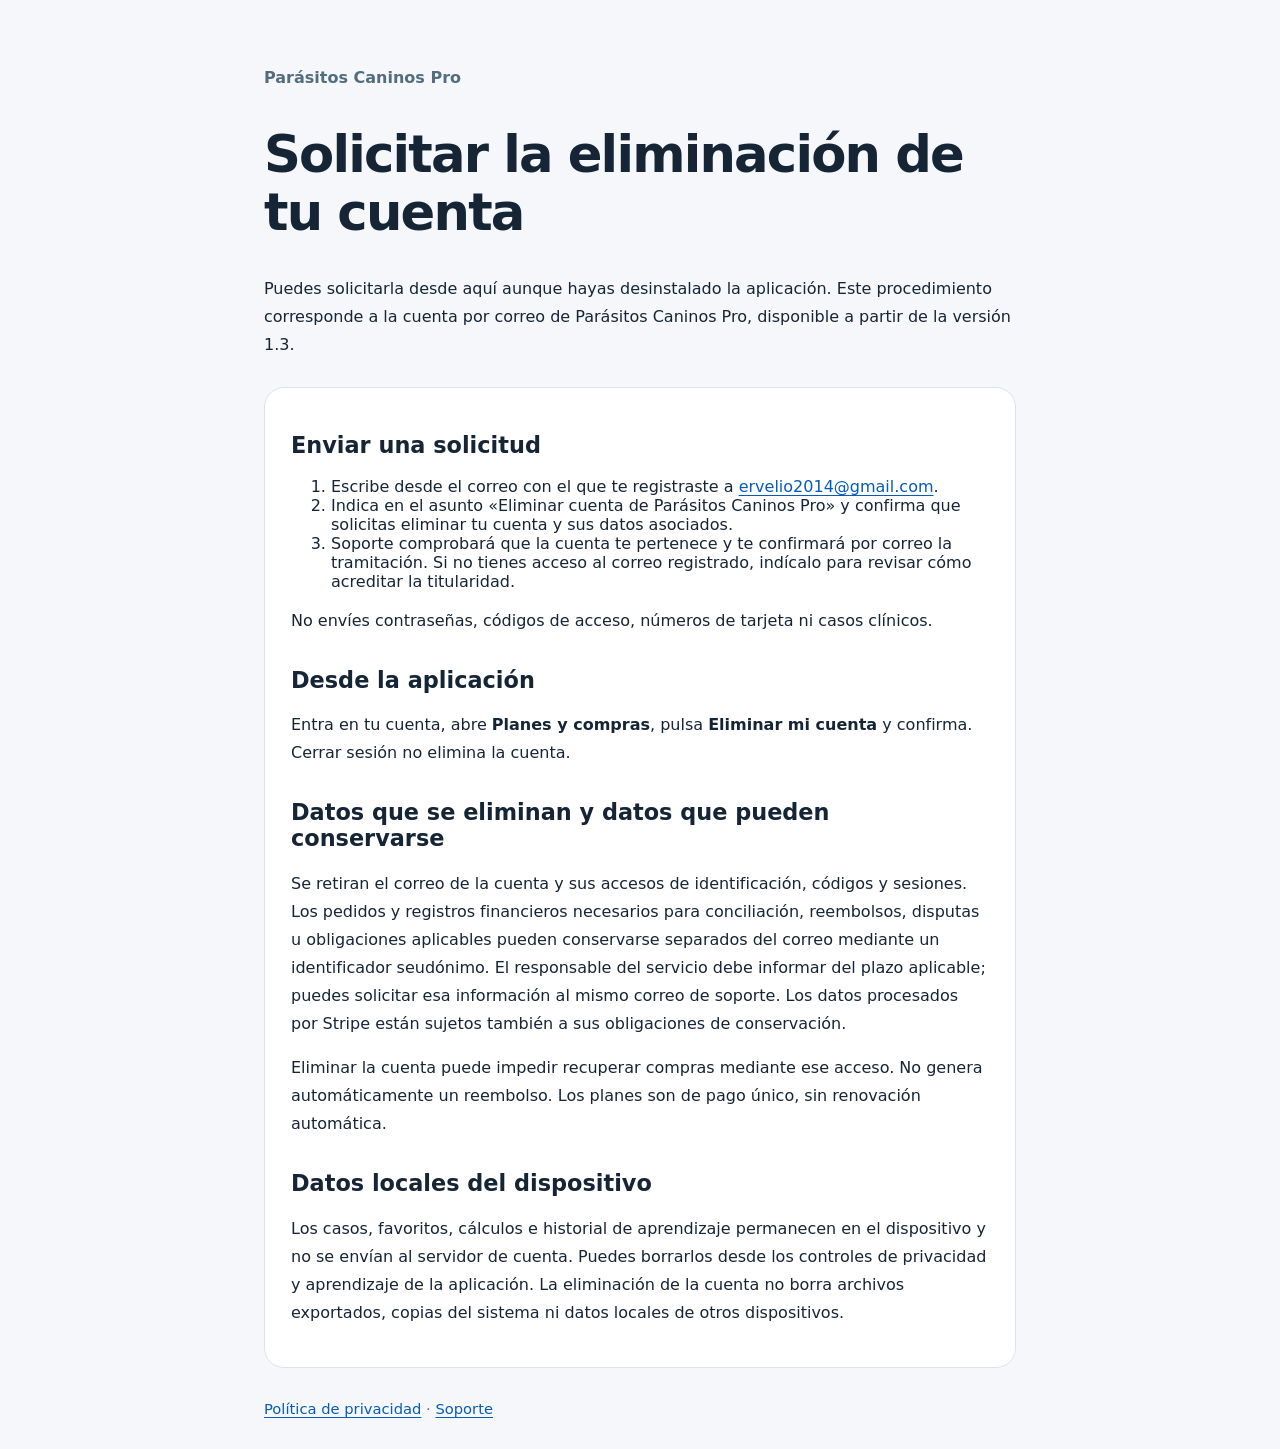
==== eliminar-cuenta.html @ f5573a91 "Añadir solicitud web de eliminación de cuenta de Parásitos Caninos Pro" ====
<!doctype html>
<html lang="es">
<head><meta charset="utf-8"><meta name="viewport" content="width=device-width,initial-scale=1"><title>Eliminar cuenta · Parásitos Caninos Pro</title><link rel="stylesheet" href="style.css"></head>
<body><main>
<p class="eyebrow">Parásitos Caninos Pro</p>
<h1>Solicitar la eliminación de tu cuenta</h1>
<p>Puedes solicitarla desde aquí aunque hayas desinstalado la aplicación. Este procedimiento corresponde a la cuenta por correo de Parásitos Caninos Pro, disponible a partir de la versión 1.3.</p>
<section>
<h2>Enviar una solicitud</h2>
<ol><li>Escribe desde el correo con el que te registraste a <a href="mailto:ervelio2014@gmail.com?subject=Eliminar%20cuenta%20de%20Par%C3%A1sitos%20Caninos%20Pro">ervelio2014@gmail.com</a>.</li><li>Indica en el asunto «Eliminar cuenta de Parásitos Caninos Pro» y confirma que solicitas eliminar tu cuenta y sus datos asociados.</li><li>Soporte comprobará que la cuenta te pertenece y te confirmará por correo la tramitación. Si no tienes acceso al correo registrado, indícalo para revisar cómo acreditar la titularidad.</li></ol>
<p>No envíes contraseñas, códigos de acceso, números de tarjeta ni casos clínicos.</p>
<h2>Desde la aplicación</h2>
<p>Entra en tu cuenta, abre <strong>Planes y compras</strong>, pulsa <strong>Eliminar mi cuenta</strong> y confirma. Cerrar sesión no elimina la cuenta.</p>
<h2>Datos que se eliminan y datos que pueden conservarse</h2>
<p>Se retiran el correo de la cuenta y sus accesos de identificación, códigos y sesiones. Los pedidos y registros financieros necesarios para conciliación, reembolsos, disputas u obligaciones aplicables pueden conservarse separados del correo mediante un identificador seudónimo. El responsable del servicio debe informar del plazo aplicable; puedes solicitar esa información al mismo correo de soporte. Los datos procesados por Stripe están sujetos también a sus obligaciones de conservación.</p>
<p>Eliminar la cuenta puede impedir recuperar compras mediante ese acceso. No genera automáticamente un reembolso. Los planes son de pago único, sin renovación automática.</p>
<h2>Datos locales del dispositivo</h2>
<p>Los casos, favoritos, cálculos e historial de aprendizaje permanecen en el dispositivo y no se envían al servidor de cuenta. Puedes borrarlos desde los controles de privacidad y aprendizaje de la aplicación. La eliminación de la cuenta no borra archivos exportados, copias del sistema ni datos locales de otros dispositivos.</p>
</section>
<footer><a href="privacidad.html">Política de privacidad</a> · <a href="index.html">Soporte</a></footer>
</main></body></html>
---- style.css ----
:root{color-scheme:light dark;font-family:system-ui,-apple-system,BlinkMacSystemFont,"Segoe UI",sans-serif;background:#f5f7fa;color:#162536}*{box-sizing:border-box}body{margin:0}main{max-width:800px;margin:auto;padding:48px 24px 32px}h1{font-size:clamp(2rem,6vw,3.2rem);line-height:1.12;letter-spacing:-.035em;max-width:700px}p{line-height:1.75}h2{font-size:1.4rem;margin-top:2rem}h3{font-size:1.05rem;margin-top:1.6rem}a{color:#075bb8;text-underline-offset:3px;overflow-wrap:anywhere}a:focus-visible{outline:3px solid #1681db;outline-offset:4px}.eyebrow{font-weight:700;color:#526c80}section{margin-top:28px;padding:12px 26px 24px;background:#fff;border:1px solid #dce3eb;border-radius:20px}footer{margin-top:32px;color:#526c80;font-size:.92rem}@media(prefers-color-scheme:dark){:root{background:#111923;color:#e8eff7}section{background:#182431;border-color:#304152}a{color:#87c9ff}.eyebrow,footer{color:#b4c5d6}}@media(max-width:480px){main{padding:28px 18px}section{padding:6px 18px 20px}}
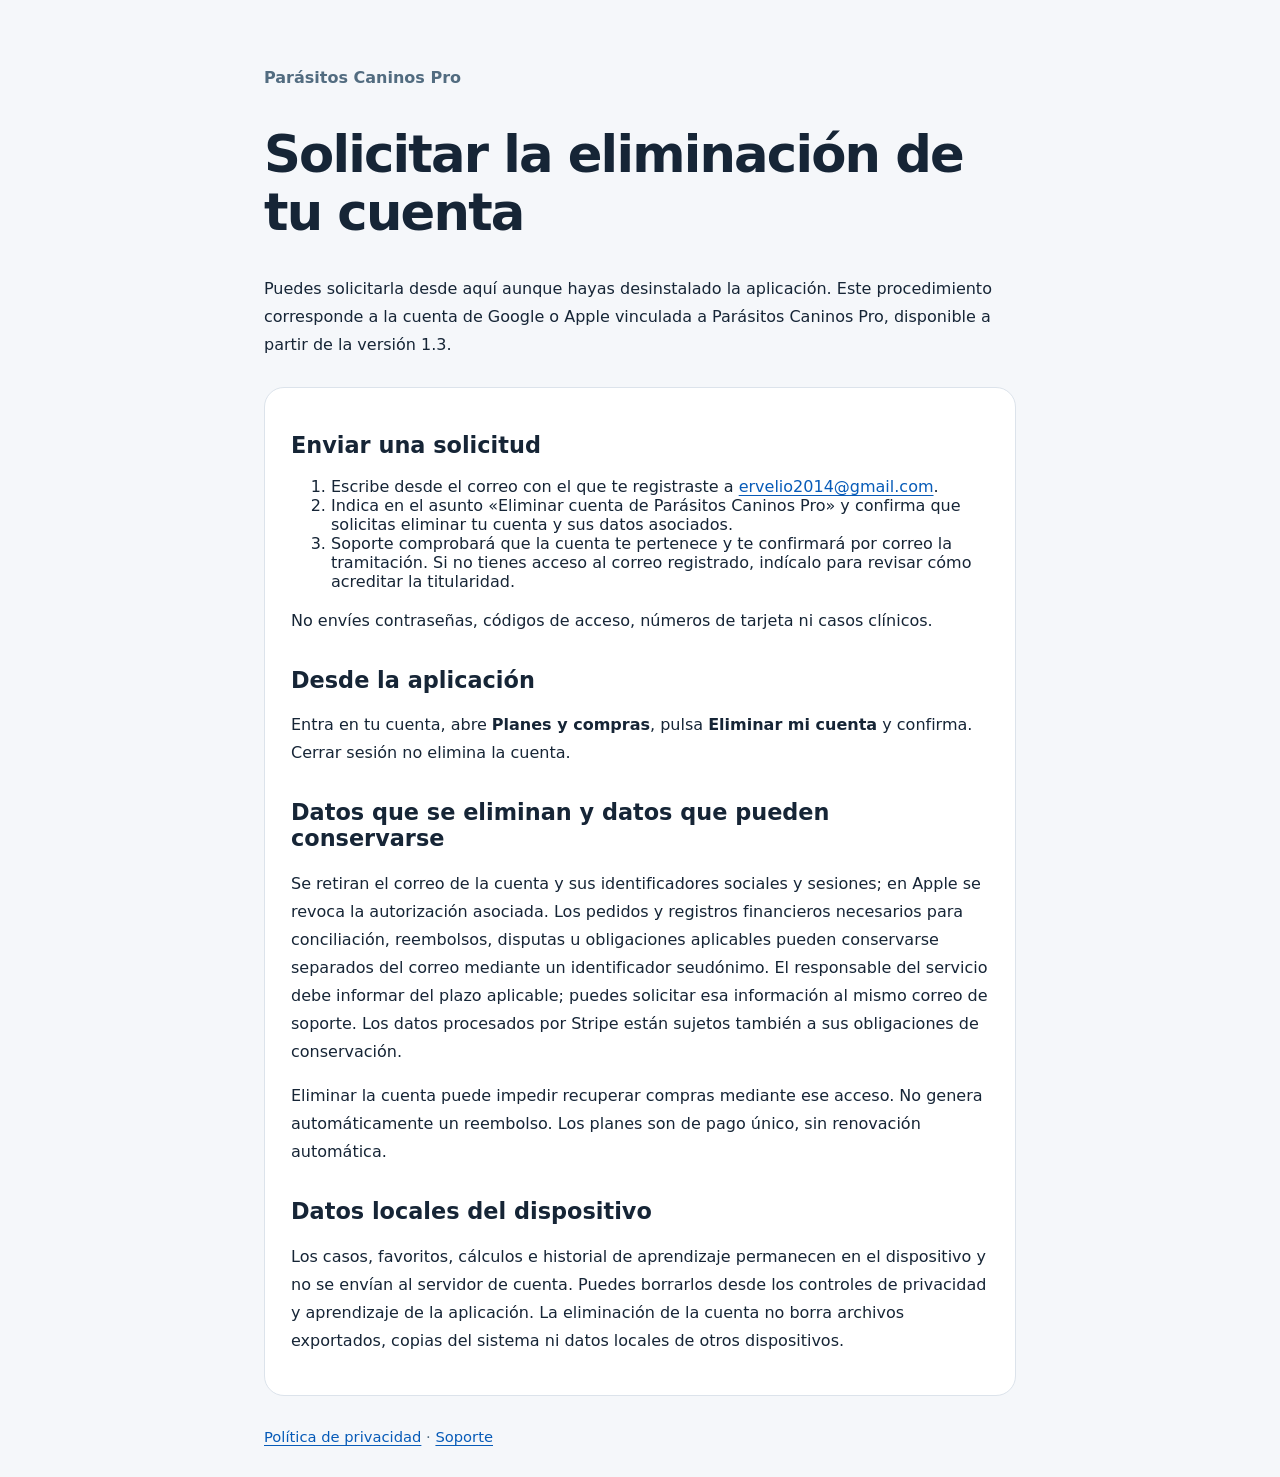
==== commit bba047a5: "Actualizar identidad Google/Apple y eliminación de cuenta" ====
--- a/eliminar-cuenta.html
+++ b/eliminar-cuenta.html
@@ -4,7 +4,7 @@
 <body><main>
 <p class="eyebrow">Parásitos Caninos Pro</p>
 <h1>Solicitar la eliminación de tu cuenta</h1>
-<p>Puedes solicitarla desde aquí aunque hayas desinstalado la aplicación. Este procedimiento corresponde a la cuenta por correo de Parásitos Caninos Pro, disponible a partir de la versión 1.3.</p>
+<p>Puedes solicitarla desde aquí aunque hayas desinstalado la aplicación. Este procedimiento corresponde a la cuenta de Google o Apple vinculada a Parásitos Caninos Pro, disponible a partir de la versión 1.3.</p>
 <section>
 <h2>Enviar una solicitud</h2>
 <ol><li>Escribe desde el correo con el que te registraste a <a href="mailto:ervelio2014@gmail.com?subject=Eliminar%20cuenta%20de%20Par%C3%A1sitos%20Caninos%20Pro">ervelio2014@gmail.com</a>.</li><li>Indica en el asunto «Eliminar cuenta de Parásitos Caninos Pro» y confirma que solicitas eliminar tu cuenta y sus datos asociados.</li><li>Soporte comprobará que la cuenta te pertenece y te confirmará por correo la tramitación. Si no tienes acceso al correo registrado, indícalo para revisar cómo acreditar la titularidad.</li></ol>
@@ -12,7 +12,7 @@
 <h2>Desde la aplicación</h2>
 <p>Entra en tu cuenta, abre <strong>Planes y compras</strong>, pulsa <strong>Eliminar mi cuenta</strong> y confirma. Cerrar sesión no elimina la cuenta.</p>
 <h2>Datos que se eliminan y datos que pueden conservarse</h2>
-<p>Se retiran el correo de la cuenta y sus accesos de identificación, códigos y sesiones. Los pedidos y registros financieros necesarios para conciliación, reembolsos, disputas u obligaciones aplicables pueden conservarse separados del correo mediante un identificador seudónimo. El responsable del servicio debe informar del plazo aplicable; puedes solicitar esa información al mismo correo de soporte. Los datos procesados por Stripe están sujetos también a sus obligaciones de conservación.</p>
+<p>Se retiran el correo de la cuenta y sus identificadores sociales y sesiones; en Apple se revoca la autorización asociada. Los pedidos y registros financieros necesarios para conciliación, reembolsos, disputas u obligaciones aplicables pueden conservarse separados del correo mediante un identificador seudónimo. El responsable del servicio debe informar del plazo aplicable; puedes solicitar esa información al mismo correo de soporte. Los datos procesados por Stripe están sujetos también a sus obligaciones de conservación.</p>
 <p>Eliminar la cuenta puede impedir recuperar compras mediante ese acceso. No genera automáticamente un reembolso. Los planes son de pago único, sin renovación automática.</p>
 <h2>Datos locales del dispositivo</h2>
 <p>Los casos, favoritos, cálculos e historial de aprendizaje permanecen en el dispositivo y no se envían al servidor de cuenta. Puedes borrarlos desde los controles de privacidad y aprendizaje de la aplicación. La eliminación de la cuenta no borra archivos exportados, copias del sistema ni datos locales de otros dispositivos.</p>
